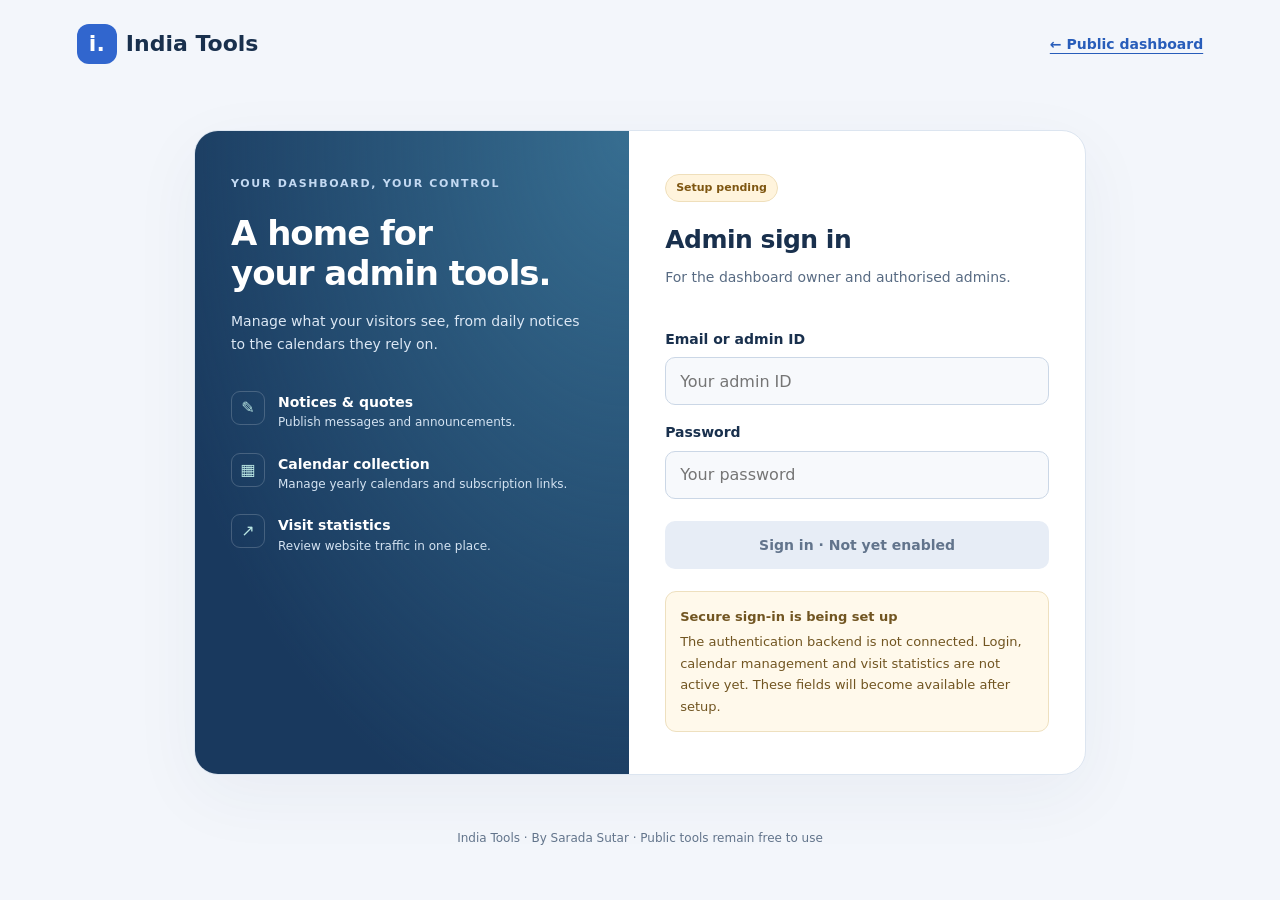
==== admin.html @ f280db25 "Add admin sign-in page with explicit pending backend status" ====
<!doctype html>
<html lang="en"><head><meta charset="utf-8"><meta name="viewport" content="width=device-width,initial-scale=1"><meta name="robots" content="noindex,nofollow"><meta name="theme-color" content="#19395e"><title>Admin sign in · India Tools</title>
<style>
*{box-sizing:border-box}body{margin:0;font:16px/1.6 system-ui,-apple-system,sans-serif;background:#f3f6fb;color:#19304d}a{color:#285dba;text-underline-offset:4px}header{padding:24px 6%;display:flex;align-items:center;justify-content:space-between;gap:16px}.brand{font-weight:800;font-size:22px;text-decoration:none;color:#19304d}.brand span{display:inline-grid;place-items:center;background:#3166ce;color:#fff;border-radius:12px;width:40px;height:40px;margin-right:9px}.back{font-size:14px;font-weight:650}main{max-width:940px;margin:42px auto;padding:0 24px}.shell{display:grid;grid-template-columns:1fr 1.05fr;border:1px solid #dce5f0;border-radius:24px;overflow:hidden;background:white;box-shadow:0 20px 70px #25446b0d}.intro{background:radial-gradient(ellipse at top right,#376e91,transparent 80%),#19395e;color:#fff;padding:44px 36px}.eyebrow{font-size:11px;letter-spacing:1.7px;font-weight:750;color:#c3d9f2}h1{font-size:34px;line-height:1.2;letter-spacing:-1px;margin:20px 0 16px}.intro p{color:#dbe7f4;font-size:14px}.features{display:grid;gap:20px;margin-top:36px}.feature{display:flex;gap:13px;align-items:flex-start}.icon{display:grid;place-items:center;width:34px;height:34px;border:1px solid #ffffff30;border-radius:9px;color:#b9e6e3;flex-shrink:0}.feature strong{display:block;font-size:14px}.feature small{display:block;font-size:12px;color:#d4e3f2}.form-area{padding:42px 36px}.tag{display:inline-block;background:#fff4dd;color:#7e5611;border:1px solid #efdfbb;border-radius:20px;padding:4px 10px;font-size:11px;font-weight:750}h2{font-size:25px;margin:18px 0 6px;letter-spacing:-.5px}.sub{font-size:14px;color:#586b83;margin:0 0 24px}fieldset{border:0;padding:0;margin:0}label{display:block;font-size:14px;font-weight:700;margin:16px 0 7px}input{width:100%;padding:13px 14px;border:1px solid #cbd7e6;border-radius:10px;background:#f7f9fc;font:16px system-ui;min-height:48px}button{width:100%;min-height:48px;background:#e7edf6;color:#62748c;border:0;border-radius:10px;font:700 14px system-ui;margin-top:22px;cursor:not-allowed}.setup{font-size:13px;line-height:1.65;color:#715521;background:#fff9eb;border:1px solid #eee0bf;border-radius:11px;padding:14px;margin-top:22px}.setup strong{display:block;margin-bottom:4px}footer{text-align:center;font-size:12px;color:#62748b;padding:12px 24px 28px}:focus-visible{outline:3px solid #c89023;outline-offset:4px}@media(max-width:680px){header{padding:20px}.brand{font-size:19px}.back{font-size:12px}main{margin:12px auto;padding:0 16px}.shell{grid-template-columns:1fr;border-radius:18px}.intro{padding:25px}.intro h1{font-size:27px;margin:12px 0}.intro p{margin-bottom:0}.features{display:none}.form-area{padding:26px}h2{font-size:23px}}
</style></head><body><header><a class="brand" href="./"><span>i.</span>India Tools</a><a class="back" href="./">← Public dashboard</a></header><main><div class="shell"><section class="intro"><div class="eyebrow">YOUR DASHBOARD, YOUR CONTROL</div><h1>A home for<br>your admin tools.</h1><p>Manage what your visitors see, from daily notices to the calendars they rely on.</p><div class="features" aria-label="Planned admin features"><div class="feature"><span class="icon" aria-hidden="true">✎</span><div><strong>Notices &amp; quotes</strong><small>Publish messages and announcements.</small></div></div><div class="feature"><span class="icon" aria-hidden="true">▦</span><div><strong>Calendar collection</strong><small>Manage yearly calendars and subscription links.</small></div></div><div class="feature"><span class="icon" aria-hidden="true">↗</span><div><strong>Visit statistics</strong><small>Review website traffic in one place.</small></div></div></div></section><section class="form-area" aria-labelledby="login-title"><span class="tag">Setup pending</span><h2 id="login-title">Admin sign in</h2><p class="sub">For the dashboard owner and authorised admins.</p><fieldset disabled aria-describedby="setup-status"><label for="admin-id">Email or admin ID</label><input id="admin-id" autocomplete="username" placeholder="Your admin ID"><label for="admin-password">Password</label><input id="admin-password" type="password" autocomplete="current-password" placeholder="Your password"><button type="button" disabled>Sign in · Not yet enabled</button></fieldset><div class="setup" id="setup-status"><strong>Secure sign-in is being set up</strong>The authentication backend is not connected. Login, calendar management and visit statistics are not active yet. These fields will become available after setup.</div></section></div></main><footer>India Tools · By Sarada Sutar · Public tools remain free to use</footer></body></html>
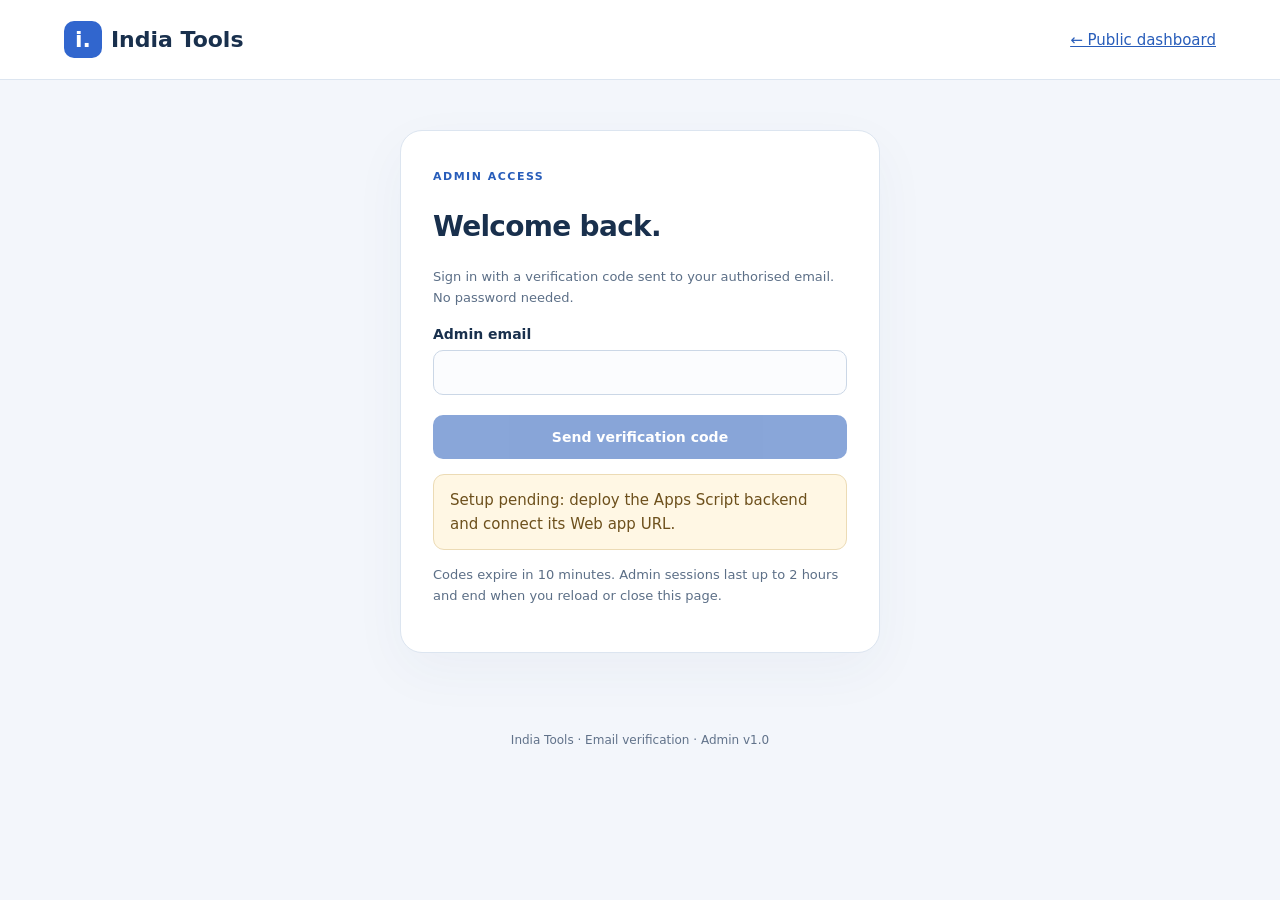
==== commit 3d145c9b: "Add email OTP admin interface, notices, calendars and page-view statistics" ====
--- a/admin.html
+++ b/admin.html
@@ -1,5 +1,28 @@
-<!doctype html>
-<html lang="en"><head><meta charset="utf-8"><meta name="viewport" content="width=device-width,initial-scale=1"><meta name="robots" content="noindex,nofollow"><meta name="theme-color" content="#19395e"><title>Admin sign in · India Tools</title>
-<style>
-*{box-sizing:border-box}body{margin:0;font:16px/1.6 system-ui,-apple-system,sans-serif;background:#f3f6fb;color:#19304d}a{color:#285dba;text-underline-offset:4px}header{padding:24px 6%;display:flex;align-items:center;justify-content:space-between;gap:16px}.brand{font-weight:800;font-size:22px;text-decoration:none;color:#19304d}.brand span{display:inline-grid;place-items:center;background:#3166ce;color:#fff;border-radius:12px;width:40px;height:40px;margin-right:9px}.back{font-size:14px;font-weight:650}main{max-width:940px;margin:42px auto;padding:0 24px}.shell{display:grid;grid-template-columns:1fr 1.05fr;border:1px solid #dce5f0;border-radius:24px;overflow:hidden;background:white;box-shadow:0 20px 70px #25446b0d}.intro{background:radial-gradient(ellipse at top right,#376e91,transparent 80%),#19395e;color:#fff;padding:44px 36px}.eyebrow{font-size:11px;letter-spacing:1.7px;font-weight:750;color:#c3d9f2}h1{font-size:34px;line-height:1.2;letter-spacing:-1px;margin:20px 0 16px}.intro p{color:#dbe7f4;font-size:14px}.features{display:grid;gap:20px;margin-top:36px}.feature{display:flex;gap:13px;align-items:flex-start}.icon{display:grid;place-items:center;width:34px;height:34px;border:1px solid #ffffff30;border-radius:9px;color:#b9e6e3;flex-shrink:0}.feature strong{display:block;font-size:14px}.feature small{display:block;font-size:12px;color:#d4e3f2}.form-area{padding:42px 36px}.tag{display:inline-block;background:#fff4dd;color:#7e5611;border:1px solid #efdfbb;border-radius:20px;padding:4px 10px;font-size:11px;font-weight:750}h2{font-size:25px;margin:18px 0 6px;letter-spacing:-.5px}.sub{font-size:14px;color:#586b83;margin:0 0 24px}fieldset{border:0;padding:0;margin:0}label{display:block;font-size:14px;font-weight:700;margin:16px 0 7px}input{width:100%;padding:13px 14px;border:1px solid #cbd7e6;border-radius:10px;background:#f7f9fc;font:16px system-ui;min-height:48px}button{width:100%;min-height:48px;background:#e7edf6;color:#62748c;border:0;border-radius:10px;font:700 14px system-ui;margin-top:22px;cursor:not-allowed}.setup{font-size:13px;line-height:1.65;color:#715521;background:#fff9eb;border:1px solid #eee0bf;border-radius:11px;padding:14px;margin-top:22px}.setup strong{display:block;margin-bottom:4px}footer{text-align:center;font-size:12px;color:#62748b;padding:12px 24px 28px}:focus-visible{outline:3px solid #c89023;outline-offset:4px}@media(max-width:680px){header{padding:20px}.brand{font-size:19px}.back{font-size:12px}main{margin:12px auto;padding:0 16px}.shell{grid-template-columns:1fr;border-radius:18px}.intro{padding:25px}.intro h1{font-size:27px;margin:12px 0}.intro p{margin-bottom:0}.features{display:none}.form-area{padding:26px}h2{font-size:23px}}
-</style></head><body><header><a class="brand" href="./"><span>i.</span>India Tools</a><a class="back" href="./">← Public dashboard</a></header><main><div class="shell"><section class="intro"><div class="eyebrow">YOUR DASHBOARD, YOUR CONTROL</div><h1>A home for<br>your admin tools.</h1><p>Manage what your visitors see, from daily notices to the calendars they rely on.</p><div class="features" aria-label="Planned admin features"><div class="feature"><span class="icon" aria-hidden="true">✎</span><div><strong>Notices &amp; quotes</strong><small>Publish messages and announcements.</small></div></div><div class="feature"><span class="icon" aria-hidden="true">▦</span><div><strong>Calendar collection</strong><small>Manage yearly calendars and subscription links.</small></div></div><div class="feature"><span class="icon" aria-hidden="true">↗</span><div><strong>Visit statistics</strong><small>Review website traffic in one place.</small></div></div></div></section><section class="form-area" aria-labelledby="login-title"><span class="tag">Setup pending</span><h2 id="login-title">Admin sign in</h2><p class="sub">For the dashboard owner and authorised admins.</p><fieldset disabled aria-describedby="setup-status"><label for="admin-id">Email or admin ID</label><input id="admin-id" autocomplete="username" placeholder="Your admin ID"><label for="admin-password">Password</label><input id="admin-password" type="password" autocomplete="current-password" placeholder="Your password"><button type="button" disabled>Sign in · Not yet enabled</button></fieldset><div class="setup" id="setup-status"><strong>Secure sign-in is being set up</strong>The authentication backend is not connected. Login, calendar management and visit statistics are not active yet. These fields will become available after setup.</div></section></div></main><footer>India Tools · By Sarada Sutar · Public tools remain free to use</footer></body></html>
+<!doctype html><html lang="en"><head><meta charset="utf-8"><meta name="viewport" content="width=device-width,initial-scale=1"><meta name="robots" content="noindex,nofollow"><title>Admin · India Tools</title><style>
+*{box-sizing:border-box}[hidden]{display:none!important}body{margin:0;background:#f3f6fb;color:#19304d;font:15px/1.6 system-ui,sans-serif}header{display:flex;justify-content:space-between;align-items:center;padding:22px max(20px,5vw);background:white;border-bottom:1px solid #dce5f0}a{color:#285dba}.brand{font-size:22px;font-weight:800;text-decoration:none;color:#19304d}.brand span{background:#3166ce;color:white;padding:6px 11px;border-radius:10px;margin-right:9px}main{max-width:1060px;margin:34px auto;padding:0 20px}.login{max-width:480px;margin:50px auto;background:white;border:1px solid #dce5f0;border-radius:22px;padding:32px;box-shadow:0 18px 55px #25446b0b}h1{font-size:28px;line-height:1.2;letter-spacing:-.7px}h2{font-size:20px;margin:0 0 14px}.eyebrow{font-size:11px;letter-spacing:1.5px;color:#285dba;font-weight:750}.muted{color:#5c6f87;font-size:13px}label{display:block;font-weight:650;font-size:14px;margin:14px 0 5px}input,textarea,select{width:100%;padding:12px;border:1px solid #cbd7e6;border-radius:10px;font:16px system-ui;background:#fbfcfe}input[type=checkbox]{width:auto}button{background:#285dba;border:0;color:white;border-radius:10px;padding:12px 18px;min-height:44px;font:650 14px system-ui;cursor:pointer}button:disabled{opacity:.55;cursor:not-allowed}.secondary{background:#eaf0f9;color:#2a4d7a}.wide{width:100%;margin-top:20px}.message{padding:13px 16px;background:#fff7e4;color:#6d501c;border:1px solid #ecdbb5;border-radius:11px;white-space:pre-wrap}.message:empty{display:none}.workspace{display:grid;gap:20px}.panel{background:white;border:1px solid #dce5f0;border-radius:16px;padding:24px}.stats{display:grid;grid-template-columns:1fr 1fr;gap:16px}.stat{padding:20px;background:#edf4ff;border-radius:13px}.stat:nth-child(2){background:#edf7f1}.stat strong{display:block;font-size:30px}.row{display:flex;gap:12px;align-items:center;flex-wrap:wrap}.row>*{flex:1;min-width:140px}.actions{display:flex;gap:10px;align-items:center;flex-wrap:wrap}.calendar-entry{padding:18px 0;border-top:1px solid #e0e7f0}.calendar-entry h3{margin:0 0 4px}.calendar-entry p{margin:3px 0 12px;overflow-wrap:anywhere}.calendar-entry button{padding:8px 13px}.table-wrap{overflow-x:auto}table{border-collapse:collapse;width:100%;font-size:13px}td,th{padding:9px;border-bottom:1px solid #e5eaf1;text-align:left}details summary{cursor:pointer;font-weight:650}footer{text-align:center;font-size:12px;color:#61728a;padding:28px}:focus-visible{outline:3px solid #d59a2d;outline-offset:3px}@media(max-width:600px){main{padding:0 14px;margin:20px auto}.login{margin:22px auto;padding:25px}.panel{padding:20px}.brand{font-size:19px}header{padding:18px}.stats{gap:10px}.stat{padding:15px}.stat strong{font-size:25px}header a:last-child{font-size:12px}}
+</style></head><body><header><a class="brand" href="./"><span>i.</span>India Tools</a><a href="./">← Public dashboard</a></header><main>
+<section id="login" class="login"><span class="eyebrow">ADMIN ACCESS</span><h1>Welcome back.</h1><p class="muted">Sign in with a verification code sent to your authorised email. No password needed.</p><form id="emailForm"><label for="email">Admin email</label><input id="email" type="email" autocomplete="email" required><button id="send" class="wide" disabled>Send verification code</button></form><form id="codeForm" hidden><label for="code">6-digit verification code</label><input id="code" inputmode="numeric" autocomplete="one-time-code" pattern="[0-9]{6}" maxlength="6" required><button class="wide">Verify &amp; sign in</button><button id="changeEmail" type="button" class="secondary wide">Use another email / resend code</button></form><p id="loginStatus" class="message" role="status">Checking backend connection…</p><p class="muted">Codes expire in 10 minutes. Admin sessions last up to 2 hours and end when you reload or close this page.</p></section>
+<section id="admin" class="workspace" hidden><div class="actions"><h1 style="flex:1">Dashboard management</h1><button id="refresh" class="secondary">Reload saved data</button><button id="logout" class="secondary">Sign out</button></div><p id="status" class="message" role="status"></p><section class="panel"><h2>Website visits</h2><div class="stats"><div class="stat">Today (IST)<strong id="today">—</strong></div><div class="stat">Total page views<strong id="total">—</strong></div></div><p id="statsNote" class="muted"></p><details><summary>Last 30 recorded days</summary><div class="table-wrap"><table><thead><tr><th>Date</th><th>Page views</th></tr></thead><tbody id="days"></tbody></table></div></details></section>
+<form id="settings"><section class="panel"><h2>Notice board &amp; quote</h2><label><input type="checkbox" id="enabled"> Show notice</label><div class="row"><div><label for="kind">Heading</label><select id="kind"><option>Notice</option><option>Quote of the day</option><option>Announcement</option></select></div><div><label for="speed">Scrolling speed</label><select id="speed"><option value="slow">Slow</option><option value="normal">Normal</option><option value="fast">Fast</option></select></div></div><label for="message">Message</label><textarea id="message" rows="3" maxlength="1000"></textarea><label for="link">Optional HTTPS link</label><input id="link" type="url" placeholder="https://..."></section><section class="panel" style="margin-top:20px"><h2>Government calendar collection</h2><p class="muted">Use verified government calendars and label the jurisdiction. A Google Calendar link must point to your public holiday calendar. These links do not create holiday events automatically.</p><div id="calendars"></div><button type="button" id="addCalendar" class="secondary">+ Add calendar</button></section><button class="wide" id="save">Publish notice &amp; calendar changes</button></form>
+<section class="panel" id="calendarEditor" hidden><h2 id="editorTitle">Calendar details</h2><form id="calendarForm"><div class="row"><div><label for="year">Year</label><input id="year" type="number" min="2000" max="2100" required></div><div><label for="title">Title</label><input id="title" maxlength="120" required></div></div><label for="jurisdiction">Jurisdiction / source</label><input id="jurisdiction" maxlength="120" placeholder="e.g. Central Government — official source"><label for="pdf">Public PDF link</label><input id="pdf" type="url"><label for="file">Or upload a calendar PDF (up to 5 MB)</label><input id="file" type="file" accept="application/pdf,.pdf"><p class="muted">Uploading makes the PDF accessible to anyone with its link. Only upload calendars intended for public use. Removing a listing does not delete its Drive file.</p><button type="button" id="upload" class="secondary">Upload public PDF</button><label for="google">Google Calendar subscription link</label><input id="google" type="url" placeholder="https://calendar.google.com/calendar/..."><div class="actions" style="margin-top:20px"><button>Add to draft</button><button type="button" id="cancelEdit" class="secondary">Cancel</button></div><p class="muted">After adding to draft, use Publish above to make it visible.</p></form></section></section></main><footer>India Tools · Email verification · Admin v1.0</footer>
+<script>
+'use strict';const $=id=>document.getElementById(id);let endpoint='',token='',challenge='',settings=null,calendars=[],editId=null,expiryTimer;
+function status(text,login=false){$(login?'loginStatus':'status').textContent=text;}
+async function api(action,data={}){if(!endpoint)throw Error('Backend setup is pending.');const controller=new AbortController(),timer=setTimeout(()=>controller.abort(),60000);try{const res=await fetch(endpoint,{method:'POST',headers:{'Content-Type':'text/plain;charset=utf-8'},body:JSON.stringify({action,...data,token}),signal:controller.signal,credentials:'omit',redirect:'follow'});const json=await res.json();if(!json.ok){if(json.error==='AUTH_REQUIRED'){localLogout();throw Error('Your session ended. Sign in again.');}throw Error(json.error||'Request failed.');}return json.data;}catch(e){if(e.name==='AbortError')throw Error('Request timed out. Reload saved data before retrying a publish or upload.');if(e instanceof SyntaxError)throw Error('Backend returned an unexpected response. Check the Web app deployment.');throw e;}finally{clearTimeout(timer);}}
+async function busy(button,fn){button.disabled=true;try{await fn();}catch(e){status(e.message,!token);}finally{button.disabled=false;}}
+function localLogout(){token='';settings=null;calendars=[];challenge='';clearTimeout(expiryTimer);$('admin').hidden=true;$('login').hidden=false;$('codeForm').hidden=true;$('emailForm').hidden=false;$('code').value='';$('calendars').replaceChildren();$('days').replaceChildren();$('settings').reset();status('Please verify your email to sign in.',true);}
+$('emailForm').onsubmit=e=>{e.preventDefault();busy($('send'),async()=>{const d=await api('requestOtp',{email:$('email').value.trim()});challenge=d.challenge;$('emailForm').hidden=true;$('codeForm').hidden=false;status(d.message,true);$('code').focus();});};
+$('changeEmail').onclick=()=>{$('codeForm').hidden=true;$('emailForm').hidden=false;$('code').value='';challenge='';status('Enter your email. Wait 90 seconds between code requests.',true);};
+$('codeForm').onsubmit=e=>{e.preventDefault();busy(e.submitter,async()=>{const d=await api('verifyOtp',{challenge,code:$('code').value.trim()});token=d.token;$('code').value='';try{await loadAdmin();}catch(e){localLogout();throw e;}clearTimeout(expiryTimer);expiryTimer=setTimeout(localLogout,Math.max(0,d.expires-Date.now()));});};
+$('logout').onclick=()=>busy($('logout'),async()=>{try{await api('logout');}finally{localLogout();}});
+async function loadAdmin(){const d=await api('adminGet');settings=d.settings;calendars=structuredClone(settings.calendars);const n=settings.notice;$('enabled').checked=n.enabled;$('kind').value=n.label;$('speed').value=n.speed;$('message').value=n.text;$('link').value=n.link;$('today').textContent=d.stats.today.toLocaleString('en-IN');$('total').textContent=d.stats.total.toLocaleString('en-IN');$('statsNote').textContent=d.stats.note;$('days').replaceChildren();for(const row of d.stats.days.slice().reverse()){const tr=document.createElement('tr');for(const val of [row.day,row.views]){const td=document.createElement('td');td.textContent=val;tr.append(td);}$('days').append(tr);}renderCalendars();$('login').hidden=true;$('admin').hidden=false;$('calendarEditor').hidden=true;status('Saved data loaded.');}
+$('refresh').onclick=()=>{if(confirm('Reload saved data? Unsaved edits will be discarded.'))busy($('refresh'),loadAdmin);};
+function renderCalendars(){$('calendars').replaceChildren();for(const c of calendars){const box=document.createElement('div');box.className='calendar-entry';const h=document.createElement('h3');h.textContent=c.year+' · '+c.title;const p=document.createElement('p');p.textContent=c.jurisdiction;const edit=document.createElement('button');edit.type='button';edit.className='secondary';edit.textContent='Edit';edit.onclick=()=>openEditor(c);const remove=document.createElement('button');remove.type='button';remove.className='secondary';remove.textContent='Remove from draft';remove.onclick=()=>{calendars=calendars.filter(x=>x.id!==c.id);renderCalendars();status('Removed from draft. Publish to update the public website.');};const actions=document.createElement('div');actions.className='actions';actions.append(edit,remove);box.append(h,p,actions);$('calendars').append(box);}}
+function openEditor(c){editId=c?.id||null;$('calendarForm').reset();for(const k of ['year','title','jurisdiction','pdf','google'])$(k).value=c?.[k]||(k==='year'?new Date().getFullYear():'');$('calendarEditor').hidden=false;$('calendarEditor').scrollIntoView({behavior:'smooth'});$('title').focus();}
+$('addCalendar').onclick=()=>openEditor(null);$('cancelEdit').onclick=()=>{$('calendarEditor').hidden=true;};
+function https(s){if(!s)return '';const u=new URL(s);if(u.protocol!=='https:'||u.username||u.password)throw Error('Use an HTTPS link without credentials.');return u.href;}
+$('calendarForm').onsubmit=e=>{e.preventDefault();try{const c={id:editId||crypto.randomUUID(),year:Number($('year').value),title:$('title').value.trim(),jurisdiction:$('jurisdiction').value.trim(),pdf:https($('pdf').value.trim()),google:https($('google').value.trim())};if(!c.pdf&&!c.google)throw Error('Add a PDF or Google Calendar link.');if(c.google&&new URL(c.google).hostname!=='calendar.google.com')throw Error('Use a calendar.google.com link.');if(editId)calendars=calendars.map(x=>x.id===editId?c:x);else{if(calendars.length>=20)throw Error('Maximum 20 calendars.');calendars.push(c);}renderCalendars();$('calendarEditor').hidden=true;status('Calendar added to draft. Publish to make it visible.');$('save').focus();}catch(e){status(e.message);}};
+$('upload').onclick=()=>busy($('upload'),async()=>{const file=$('file').files[0];if(!file||file.size>5*1024*1024||!file.name.toLowerCase().endsWith('.pdf'))throw Error('Choose a PDF up to 5 MB.');const base64=await new Promise((resolve,reject)=>{const reader=new FileReader();reader.onload=()=>resolve(reader.result.split(',')[1]);reader.onerror=()=>reject(Error('Cannot read file.'));reader.readAsDataURL(file);});const r=await api('uploadPdf',{name:file.name,base64});$('pdf').value=r.url;status('PDF uploaded with public link. Add this calendar to draft, then publish.');});
+$('settings').onsubmit=e=>{e.preventDefault();busy($('save'),async()=>{settings=await api('saveSettings',{revision:settings.revision,notice:{enabled:$('enabled').checked,label:$('kind').value,text:$('message').value,link:$('link').value.trim(),speed:$('speed').value},calendars});status('Published. Visitors see the changes on their next page load.');});};
+(async()=>{try{const config=await fetch('./india-config.json',{cache:'no-store'}).then(r=>r.json());if(!/^https:\/\/script\.google\.com\/macros\/s\/[A-Za-z0-9_-]+\/exec$/.test(config.backendUrl||''))throw Error('Setup pending: deploy the Apps Script backend and connect its Web app URL.');endpoint=config.backendUrl;$('send').disabled=false;status('Enter your authorised admin email to receive a code.',true);}catch(e){status(e.message,true);}})();
+</script></body></html>
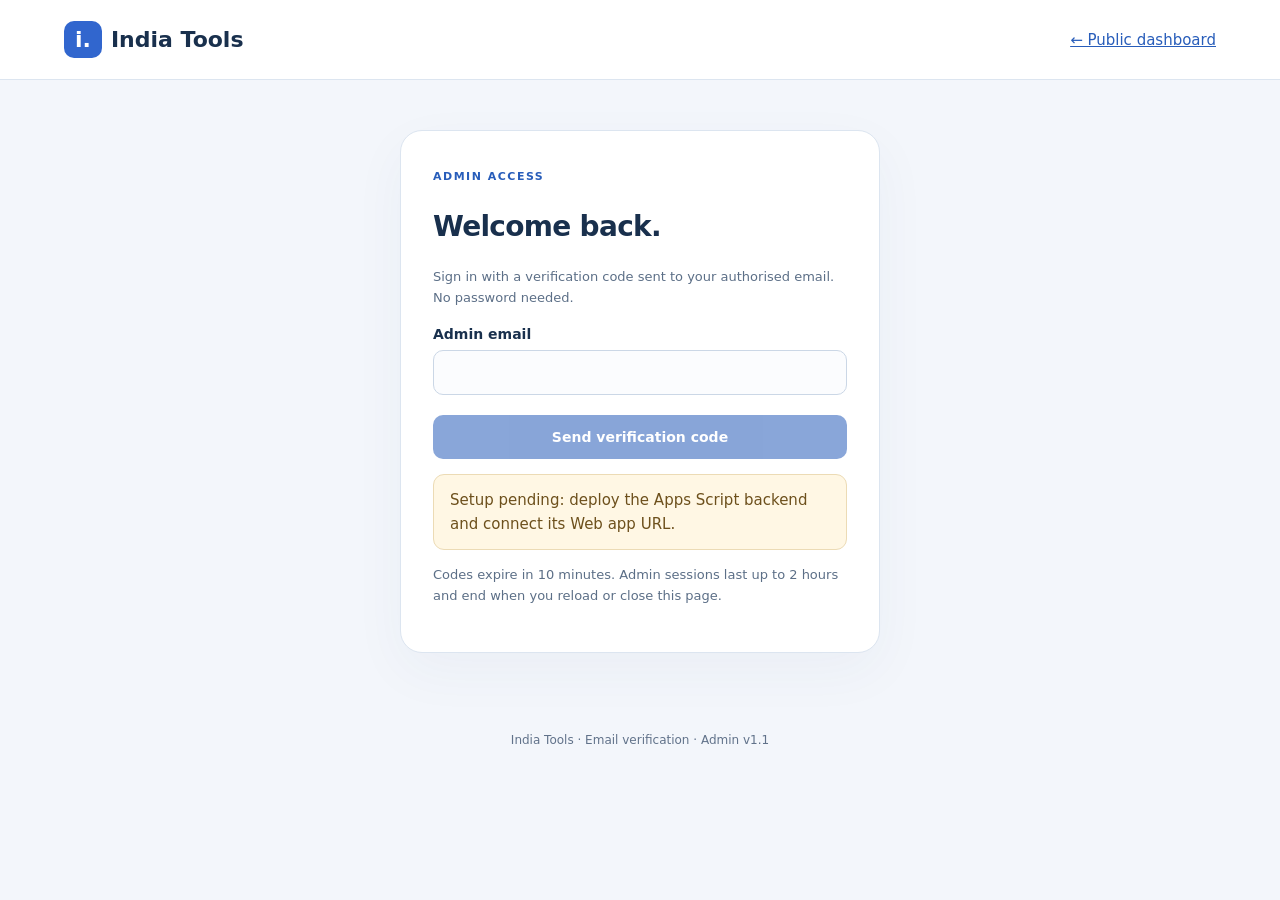
==== commit 9a2bb830: "Refresh public dashboard with ten tools and polished responsive design" ====
--- a/admin.html
+++ b/admin.html
@@ -2,27 +2,30 @@
 *{box-sizing:border-box}[hidden]{display:none!important}body{margin:0;background:#f3f6fb;color:#19304d;font:15px/1.6 system-ui,sans-serif}header{display:flex;justify-content:space-between;align-items:center;padding:22px max(20px,5vw);background:white;border-bottom:1px solid #dce5f0}a{color:#285dba}.brand{font-size:22px;font-weight:800;text-decoration:none;color:#19304d}.brand span{background:#3166ce;color:white;padding:6px 11px;border-radius:10px;margin-right:9px}main{max-width:1060px;margin:34px auto;padding:0 20px}.login{max-width:480px;margin:50px auto;background:white;border:1px solid #dce5f0;border-radius:22px;padding:32px;box-shadow:0 18px 55px #25446b0b}h1{font-size:28px;line-height:1.2;letter-spacing:-.7px}h2{font-size:20px;margin:0 0 14px}.eyebrow{font-size:11px;letter-spacing:1.5px;color:#285dba;font-weight:750}.muted{color:#5c6f87;font-size:13px}label{display:block;font-weight:650;font-size:14px;margin:14px 0 5px}input,textarea,select{width:100%;padding:12px;border:1px solid #cbd7e6;border-radius:10px;font:16px system-ui;background:#fbfcfe}input[type=checkbox]{width:auto}button{background:#285dba;border:0;color:white;border-radius:10px;padding:12px 18px;min-height:44px;font:650 14px system-ui;cursor:pointer}button:disabled{opacity:.55;cursor:not-allowed}.secondary{background:#eaf0f9;color:#2a4d7a}.wide{width:100%;margin-top:20px}.message{padding:13px 16px;background:#fff7e4;color:#6d501c;border:1px solid #ecdbb5;border-radius:11px;white-space:pre-wrap}.message:empty{display:none}.workspace{display:grid;gap:20px}.panel{background:white;border:1px solid #dce5f0;border-radius:16px;padding:24px}.stats{display:grid;grid-template-columns:1fr 1fr;gap:16px}.stat{padding:20px;background:#edf4ff;border-radius:13px}.stat:nth-child(2){background:#edf7f1}.stat strong{display:block;font-size:30px}.row{display:flex;gap:12px;align-items:center;flex-wrap:wrap}.row>*{flex:1;min-width:140px}.actions{display:flex;gap:10px;align-items:center;flex-wrap:wrap}.calendar-entry{padding:18px 0;border-top:1px solid #e0e7f0}.calendar-entry h3{margin:0 0 4px}.calendar-entry p{margin:3px 0 12px;overflow-wrap:anywhere}.calendar-entry button{padding:8px 13px}.table-wrap{overflow-x:auto}table{border-collapse:collapse;width:100%;font-size:13px}td,th{padding:9px;border-bottom:1px solid #e5eaf1;text-align:left}details summary{cursor:pointer;font-weight:650}footer{text-align:center;font-size:12px;color:#61728a;padding:28px}:focus-visible{outline:3px solid #d59a2d;outline-offset:3px}@media(max-width:600px){main{padding:0 14px;margin:20px auto}.login{margin:22px auto;padding:25px}.panel{padding:20px}.brand{font-size:19px}header{padding:18px}.stats{gap:10px}.stat{padding:15px}.stat strong{font-size:25px}header a:last-child{font-size:12px}}
 </style></head><body><header><a class="brand" href="./"><span>i.</span>India Tools</a><a href="./">← Public dashboard</a></header><main>
 <section id="login" class="login"><span class="eyebrow">ADMIN ACCESS</span><h1>Welcome back.</h1><p class="muted">Sign in with a verification code sent to your authorised email. No password needed.</p><form id="emailForm"><label for="email">Admin email</label><input id="email" type="email" autocomplete="email" required><button id="send" class="wide" disabled>Send verification code</button></form><form id="codeForm" hidden><label for="code">6-digit verification code</label><input id="code" inputmode="numeric" autocomplete="one-time-code" pattern="[0-9]{6}" maxlength="6" required><button class="wide">Verify &amp; sign in</button><button id="changeEmail" type="button" class="secondary wide">Use another email / resend code</button></form><p id="loginStatus" class="message" role="status">Checking backend connection…</p><p class="muted">Codes expire in 10 minutes. Admin sessions last up to 2 hours and end when you reload or close this page.</p></section>
-<section id="admin" class="workspace" hidden><div class="actions"><h1 style="flex:1">Dashboard management</h1><button id="refresh" class="secondary">Reload saved data</button><button id="logout" class="secondary">Sign out</button></div><p id="status" class="message" role="status"></p><section class="panel"><h2>Website visits</h2><div class="stats"><div class="stat">Today (IST)<strong id="today">—</strong></div><div class="stat">Total page views<strong id="total">—</strong></div></div><p id="statsNote" class="muted"></p><details><summary>Last 30 recorded days</summary><div class="table-wrap"><table><thead><tr><th>Date</th><th>Page views</th></tr></thead><tbody id="days"></tbody></table></div></details></section>
+<section id="admin" class="workspace" hidden><div class="actions"><h1 style="flex:1">Dashboard management</h1><button id="refresh" class="secondary">Reload saved data</button><button id="logout" class="secondary">Sign out</button></div><p id="draftStatus" class="muted" role="status">All changes published.</p><p id="status" class="message" role="status"></p><section class="panel"><h2>Website visits</h2><div class="stats"><div class="stat">Today (IST)<strong id="today">—</strong></div><div class="stat">Total page views<strong id="total">—</strong></div></div><p id="statsNote" class="muted"></p><details><summary>Last 30 recorded days</summary><div class="table-wrap"><table><thead><tr><th>Date</th><th>Page views</th></tr></thead><tbody id="days"></tbody></table></div></details></section>
 <form id="settings"><section class="panel"><h2>Notice board &amp; quote</h2><label><input type="checkbox" id="enabled"> Show notice</label><div class="row"><div><label for="kind">Heading</label><select id="kind"><option>Notice</option><option>Quote of the day</option><option>Announcement</option></select></div><div><label for="speed">Scrolling speed</label><select id="speed"><option value="slow">Slow</option><option value="normal">Normal</option><option value="fast">Fast</option></select></div></div><label for="message">Message</label><textarea id="message" rows="3" maxlength="1000"></textarea><label for="link">Optional HTTPS link</label><input id="link" type="url" placeholder="https://..."></section><section class="panel" style="margin-top:20px"><h2>Government calendar collection</h2><p class="muted">Use verified government calendars and label the jurisdiction. A Google Calendar link must point to your public holiday calendar. These links do not create holiday events automatically.</p><div id="calendars"></div><button type="button" id="addCalendar" class="secondary">+ Add calendar</button></section><button class="wide" id="save">Publish notice &amp; calendar changes</button></form>
-<section class="panel" id="calendarEditor" hidden><h2 id="editorTitle">Calendar details</h2><form id="calendarForm"><div class="row"><div><label for="year">Year</label><input id="year" type="number" min="2000" max="2100" required></div><div><label for="title">Title</label><input id="title" maxlength="120" required></div></div><label for="jurisdiction">Jurisdiction / source</label><input id="jurisdiction" maxlength="120" placeholder="e.g. Central Government — official source"><label for="pdf">Public PDF link</label><input id="pdf" type="url"><label for="file">Or upload a calendar PDF (up to 5 MB)</label><input id="file" type="file" accept="application/pdf,.pdf"><p class="muted">Uploading makes the PDF accessible to anyone with its link. Only upload calendars intended for public use. Removing a listing does not delete its Drive file.</p><button type="button" id="upload" class="secondary">Upload public PDF</button><label for="google">Google Calendar subscription link</label><input id="google" type="url" placeholder="https://calendar.google.com/calendar/..."><div class="actions" style="margin-top:20px"><button>Add to draft</button><button type="button" id="cancelEdit" class="secondary">Cancel</button></div><p class="muted">After adding to draft, use Publish above to make it visible.</p></form></section></section></main><footer>India Tools · Email verification · Admin v1.0</footer>
+<section class="panel" id="calendarEditor" hidden><h2 id="editorTitle">Calendar details</h2><form id="calendarForm"><div class="row"><div><label for="year">Year</label><input id="year" type="number" min="2000" max="2100" required></div><div><label for="title">Title</label><input id="title" maxlength="120" required></div></div><label for="jurisdiction">Jurisdiction / source</label><input id="jurisdiction" maxlength="120" placeholder="e.g. Central Government — official source"><label for="pdf">Public PDF link</label><input id="pdf" type="url"><label for="file">Or upload a calendar PDF (up to 5 MB)</label><input id="file" type="file" accept="application/pdf,.pdf"><p class="muted">Uploading makes the PDF accessible to anyone with its link. Only upload calendars intended for public use. Removing a listing does not delete its Drive file.</p><button type="button" id="upload" class="secondary">Upload public PDF</button><label for="google">Public Google Calendar share link or iCal URL</label><input id="google" type="url" placeholder="https://calendar.google.com/calendar/..."><p class="muted">Direct share links open Google Calendar; public .ics URLs appear as a copyable subscription URL for desktop Calendar → Other calendars → From URL.</p><div class="actions" style="margin-top:20px"><button>Add to draft</button><button type="button" id="cancelEdit" class="secondary">Cancel</button></div><p class="muted">After adding to draft, use Publish above to make it visible.</p></form></section></section></main><footer>India Tools · Email verification · Admin v1.1</footer>
 <script>
-'use strict';const $=id=>document.getElementById(id);let endpoint='',token='',challenge='',settings=null,calendars=[],editId=null,expiryTimer;
+'use strict';const $=id=>document.getElementById(id);let endpoint='',token='',challenge='',settings=null,calendars=[],editId=null,expiryTimer,dirty=false;
+function setDirty(value){dirty=value;$('draftStatus').textContent=value?'Unpublished changes in this browser · Publish to make them visible.':'All changes published.';}
+window.addEventListener('beforeunload',e=>{if(dirty){e.preventDefault();e.returnValue='';}});
 function status(text,login=false){$(login?'loginStatus':'status').textContent=text;}
 async function api(action,data={}){if(!endpoint)throw Error('Backend setup is pending.');const controller=new AbortController(),timer=setTimeout(()=>controller.abort(),60000);try{const res=await fetch(endpoint,{method:'POST',headers:{'Content-Type':'text/plain;charset=utf-8'},body:JSON.stringify({action,...data,token}),signal:controller.signal,credentials:'omit',redirect:'follow'});const json=await res.json();if(!json.ok){if(json.error==='AUTH_REQUIRED'){localLogout();throw Error('Your session ended. Sign in again.');}throw Error(json.error||'Request failed.');}return json.data;}catch(e){if(e.name==='AbortError')throw Error('Request timed out. Reload saved data before retrying a publish or upload.');if(e instanceof SyntaxError)throw Error('Backend returned an unexpected response. Check the Web app deployment.');throw e;}finally{clearTimeout(timer);}}
 async function busy(button,fn){button.disabled=true;try{await fn();}catch(e){status(e.message,!token);}finally{button.disabled=false;}}
-function localLogout(){token='';settings=null;calendars=[];challenge='';clearTimeout(expiryTimer);$('admin').hidden=true;$('login').hidden=false;$('codeForm').hidden=true;$('emailForm').hidden=false;$('code').value='';$('calendars').replaceChildren();$('days').replaceChildren();$('settings').reset();status('Please verify your email to sign in.',true);}
+function localLogout(){token='';settings=null;calendars=[];challenge='';setDirty(false);clearTimeout(expiryTimer);$('admin').hidden=true;$('login').hidden=false;$('codeForm').hidden=true;$('emailForm').hidden=false;$('code').value='';$('calendars').replaceChildren();$('days').replaceChildren();$('settings').reset();status('Please verify your email to sign in.',true);}
 $('emailForm').onsubmit=e=>{e.preventDefault();busy($('send'),async()=>{const d=await api('requestOtp',{email:$('email').value.trim()});challenge=d.challenge;$('emailForm').hidden=true;$('codeForm').hidden=false;status(d.message,true);$('code').focus();});};
 $('changeEmail').onclick=()=>{$('codeForm').hidden=true;$('emailForm').hidden=false;$('code').value='';challenge='';status('Enter your email. Wait 90 seconds between code requests.',true);};
 $('codeForm').onsubmit=e=>{e.preventDefault();busy(e.submitter,async()=>{const d=await api('verifyOtp',{challenge,code:$('code').value.trim()});token=d.token;$('code').value='';try{await loadAdmin();}catch(e){localLogout();throw e;}clearTimeout(expiryTimer);expiryTimer=setTimeout(localLogout,Math.max(0,d.expires-Date.now()));});};
-$('logout').onclick=()=>busy($('logout'),async()=>{try{await api('logout');}finally{localLogout();}});
-async function loadAdmin(){const d=await api('adminGet');settings=d.settings;calendars=structuredClone(settings.calendars);const n=settings.notice;$('enabled').checked=n.enabled;$('kind').value=n.label;$('speed').value=n.speed;$('message').value=n.text;$('link').value=n.link;$('today').textContent=d.stats.today.toLocaleString('en-IN');$('total').textContent=d.stats.total.toLocaleString('en-IN');$('statsNote').textContent=d.stats.note;$('days').replaceChildren();for(const row of d.stats.days.slice().reverse()){const tr=document.createElement('tr');for(const val of [row.day,row.views]){const td=document.createElement('td');td.textContent=val;tr.append(td);}$('days').append(tr);}renderCalendars();$('login').hidden=true;$('admin').hidden=false;$('calendarEditor').hidden=true;status('Saved data loaded.');}
+$('logout').onclick=()=>{if(dirty&&!confirm('Sign out and discard your unpublished changes?'))return;busy($('logout'),async()=>{try{await api('logout');}finally{localLogout();}});};
+async function loadAdmin(){const d=await api('adminGet');settings=d.settings;calendars=structuredClone(settings.calendars);const n=settings.notice;$('enabled').checked=n.enabled;$('kind').value=n.label;$('speed').value=n.speed;$('message').value=n.text;$('link').value=n.link;$('today').textContent=d.stats.today.toLocaleString('en-IN');$('total').textContent=d.stats.total.toLocaleString('en-IN');$('statsNote').textContent=d.stats.note;$('days').replaceChildren();for(const row of d.stats.days.slice().reverse()){const tr=document.createElement('tr');for(const val of [row.day,row.views]){const td=document.createElement('td');td.textContent=val;tr.append(td);}$('days').append(tr);}renderCalendars();$('login').hidden=true;$('admin').hidden=false;$('calendarEditor').hidden=true;setDirty(false);status('Saved data loaded.');}
 $('refresh').onclick=()=>{if(confirm('Reload saved data? Unsaved edits will be discarded.'))busy($('refresh'),loadAdmin);};
-function renderCalendars(){$('calendars').replaceChildren();for(const c of calendars){const box=document.createElement('div');box.className='calendar-entry';const h=document.createElement('h3');h.textContent=c.year+' · '+c.title;const p=document.createElement('p');p.textContent=c.jurisdiction;const edit=document.createElement('button');edit.type='button';edit.className='secondary';edit.textContent='Edit';edit.onclick=()=>openEditor(c);const remove=document.createElement('button');remove.type='button';remove.className='secondary';remove.textContent='Remove from draft';remove.onclick=()=>{calendars=calendars.filter(x=>x.id!==c.id);renderCalendars();status('Removed from draft. Publish to update the public website.');};const actions=document.createElement('div');actions.className='actions';actions.append(edit,remove);box.append(h,p,actions);$('calendars').append(box);}}
+function renderCalendars(){$('calendars').replaceChildren();for(const c of calendars){const box=document.createElement('div');box.className='calendar-entry';const h=document.createElement('h3');h.textContent=c.year+' · '+c.title;const p=document.createElement('p');p.textContent=c.jurisdiction;const edit=document.createElement('button');edit.type='button';edit.className='secondary';edit.textContent='Edit';edit.onclick=()=>openEditor(c);const remove=document.createElement('button');remove.type='button';remove.className='secondary';remove.textContent='Remove from draft';remove.onclick=()=>{calendars=calendars.filter(x=>x.id!==c.id);renderCalendars();setDirty(true);status('Removed from draft. Publish to update the public website.');};const actions=document.createElement('div');actions.className='actions';actions.append(edit,remove);box.append(h,p,actions);$('calendars').append(box);}}
 function openEditor(c){editId=c?.id||null;$('calendarForm').reset();for(const k of ['year','title','jurisdiction','pdf','google'])$(k).value=c?.[k]||(k==='year'?new Date().getFullYear():'');$('calendarEditor').hidden=false;$('calendarEditor').scrollIntoView({behavior:'smooth'});$('title').focus();}
 $('addCalendar').onclick=()=>openEditor(null);$('cancelEdit').onclick=()=>{$('calendarEditor').hidden=true;};
 function https(s){if(!s)return '';const u=new URL(s);if(u.protocol!=='https:'||u.username||u.password)throw Error('Use an HTTPS link without credentials.');return u.href;}
-$('calendarForm').onsubmit=e=>{e.preventDefault();try{const c={id:editId||crypto.randomUUID(),year:Number($('year').value),title:$('title').value.trim(),jurisdiction:$('jurisdiction').value.trim(),pdf:https($('pdf').value.trim()),google:https($('google').value.trim())};if(!c.pdf&&!c.google)throw Error('Add a PDF or Google Calendar link.');if(c.google&&new URL(c.google).hostname!=='calendar.google.com')throw Error('Use a calendar.google.com link.');if(editId)calendars=calendars.map(x=>x.id===editId?c:x);else{if(calendars.length>=20)throw Error('Maximum 20 calendars.');calendars.push(c);}renderCalendars();$('calendarEditor').hidden=true;status('Calendar added to draft. Publish to make it visible.');$('save').focus();}catch(e){status(e.message);}};
-$('upload').onclick=()=>busy($('upload'),async()=>{const file=$('file').files[0];if(!file||file.size>5*1024*1024||!file.name.toLowerCase().endsWith('.pdf'))throw Error('Choose a PDF up to 5 MB.');const base64=await new Promise((resolve,reject)=>{const reader=new FileReader();reader.onload=()=>resolve(reader.result.split(',')[1]);reader.onerror=()=>reject(Error('Cannot read file.'));reader.readAsDataURL(file);});const r=await api('uploadPdf',{name:file.name,base64});$('pdf').value=r.url;status('PDF uploaded with public link. Add this calendar to draft, then publish.');});
-$('settings').onsubmit=e=>{e.preventDefault();busy($('save'),async()=>{settings=await api('saveSettings',{revision:settings.revision,notice:{enabled:$('enabled').checked,label:$('kind').value,text:$('message').value,link:$('link').value.trim(),speed:$('speed').value},calendars});status('Published. Visitors see the changes on their next page load.');});};
+$('calendarForm').onsubmit=e=>{e.preventDefault();try{const c={id:editId||crypto.randomUUID(),year:Number($('year').value),title:$('title').value.trim(),jurisdiction:$('jurisdiction').value.trim(),pdf:https($('pdf').value.trim()),google:https($('google').value.trim())};if(!c.pdf&&!c.google)throw Error('Add a PDF or Google Calendar link.');if(c.google&&new URL(c.google).hostname!=='calendar.google.com')throw Error('Use a calendar.google.com link.');if(editId)calendars=calendars.map(x=>x.id===editId?c:x);else{if(calendars.length>=20)throw Error('Maximum 20 calendars.');calendars.push(c);}renderCalendars();setDirty(true);$('calendarEditor').hidden=true;status('Calendar added to draft. Publish to make it visible.');$('save').focus();}catch(e){status(e.message);}};
+$('upload').onclick=()=>busy($('upload'),async()=>{const file=$('file').files[0];if(!file||file.size>5*1024*1024||!file.name.toLowerCase().endsWith('.pdf'))throw Error('Choose a PDF up to 5 MB.');const base64=await new Promise((resolve,reject)=>{const reader=new FileReader();reader.onload=()=>resolve(reader.result.split(',')[1]);reader.onerror=()=>reject(Error('Cannot read file.'));reader.readAsDataURL(file);});const r=await api('uploadPdf',{name:file.name,base64});$('pdf').value=r.url;setDirty(true);status('PDF uploaded with public link. Add this calendar to draft, then publish.');});
+$('settings').addEventListener('input',()=>setDirty(true));
+$('settings').onsubmit=e=>{e.preventDefault();if(!$('calendarEditor').hidden){status('Add the open calendar to the draft, or cancel editing, before publishing.');return;}busy($('save'),async()=>{settings=await api('saveSettings',{revision:settings.revision,notice:{enabled:$('enabled').checked,label:$('kind').value,text:$('message').value,link:$('link').value.trim(),speed:$('speed').value},calendars});setDirty(false);status('Published. Visitors see the changes on their next page load.');});};
 (async()=>{try{const config=await fetch('./india-config.json',{cache:'no-store'}).then(r=>r.json());if(!/^https:\/\/script\.google\.com\/macros\/s\/[A-Za-z0-9_-]+\/exec$/.test(config.backendUrl||''))throw Error('Setup pending: deploy the Apps Script backend and connect its Web app URL.');endpoint=config.backendUrl;$('send').disabled=false;status('Enter your authorised admin email to receive a code.',true);}catch(e){status(e.message,true);}})();
 </script></body></html>
